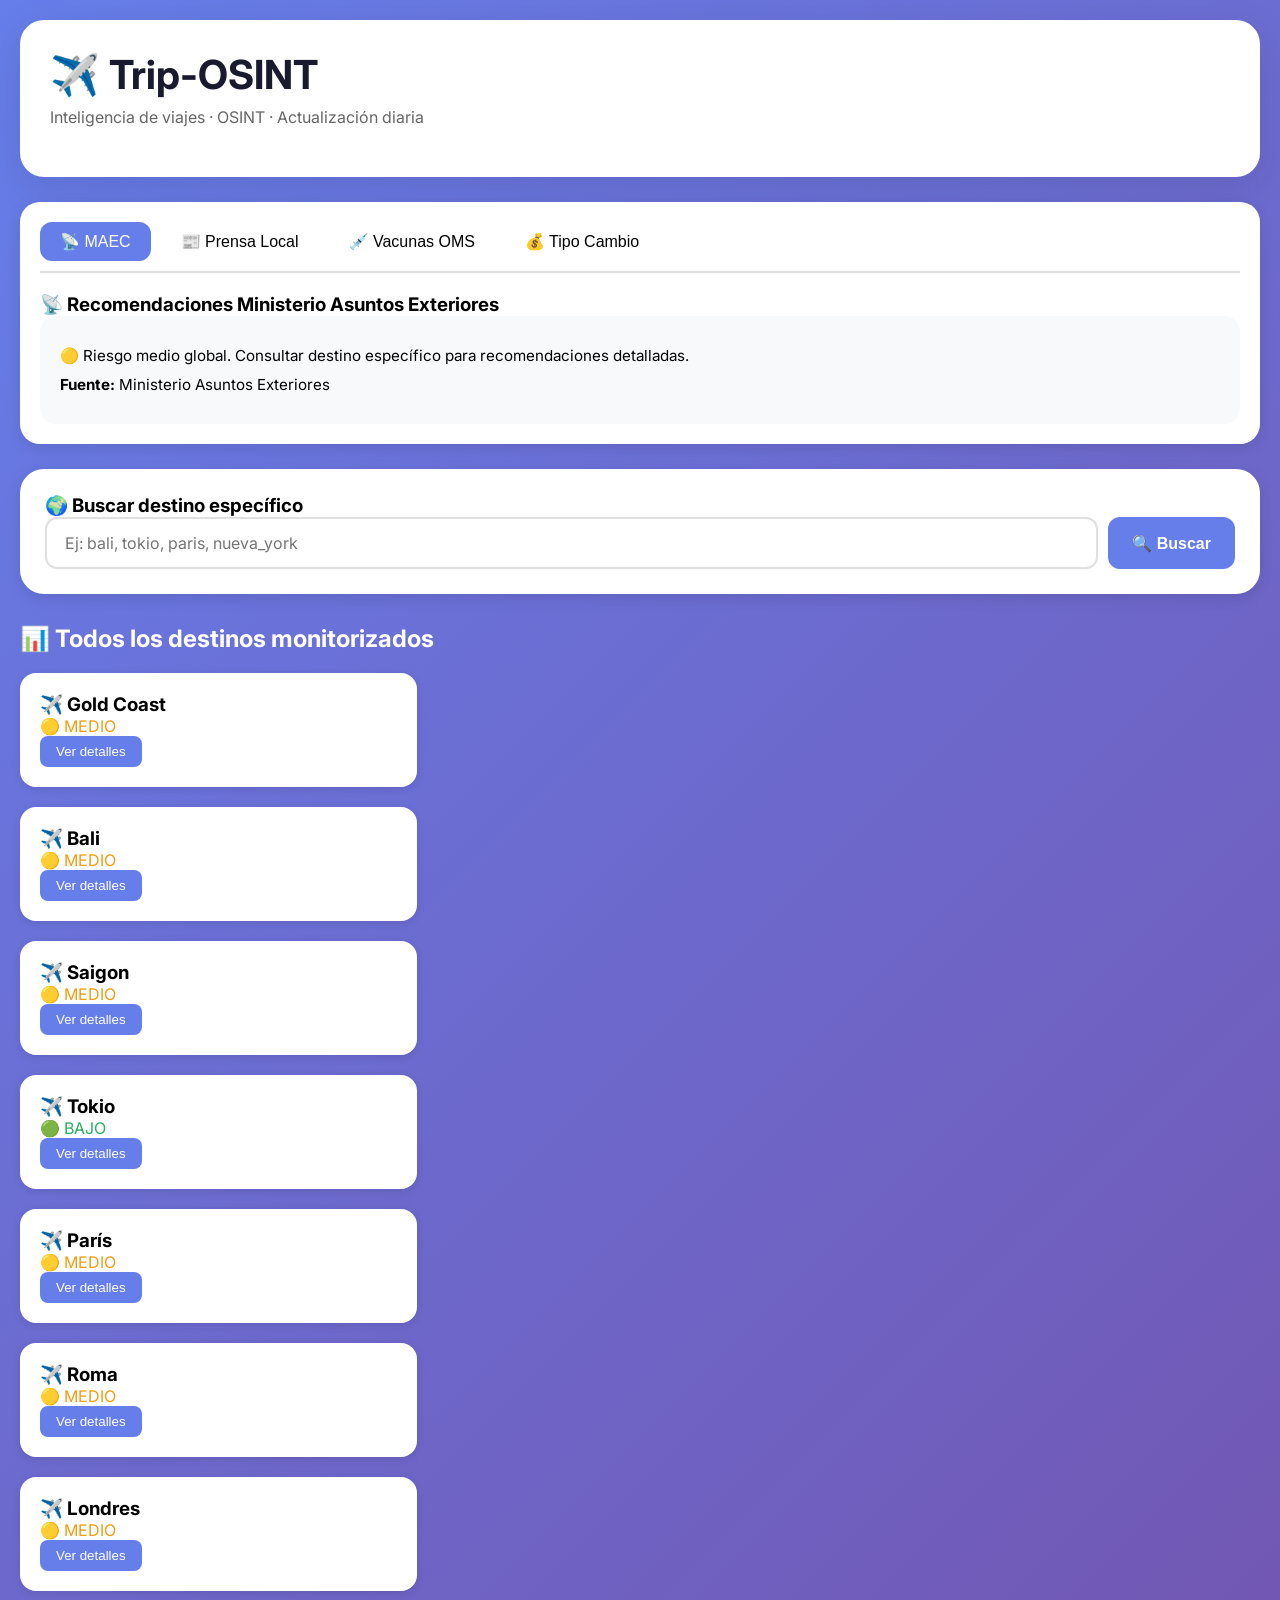
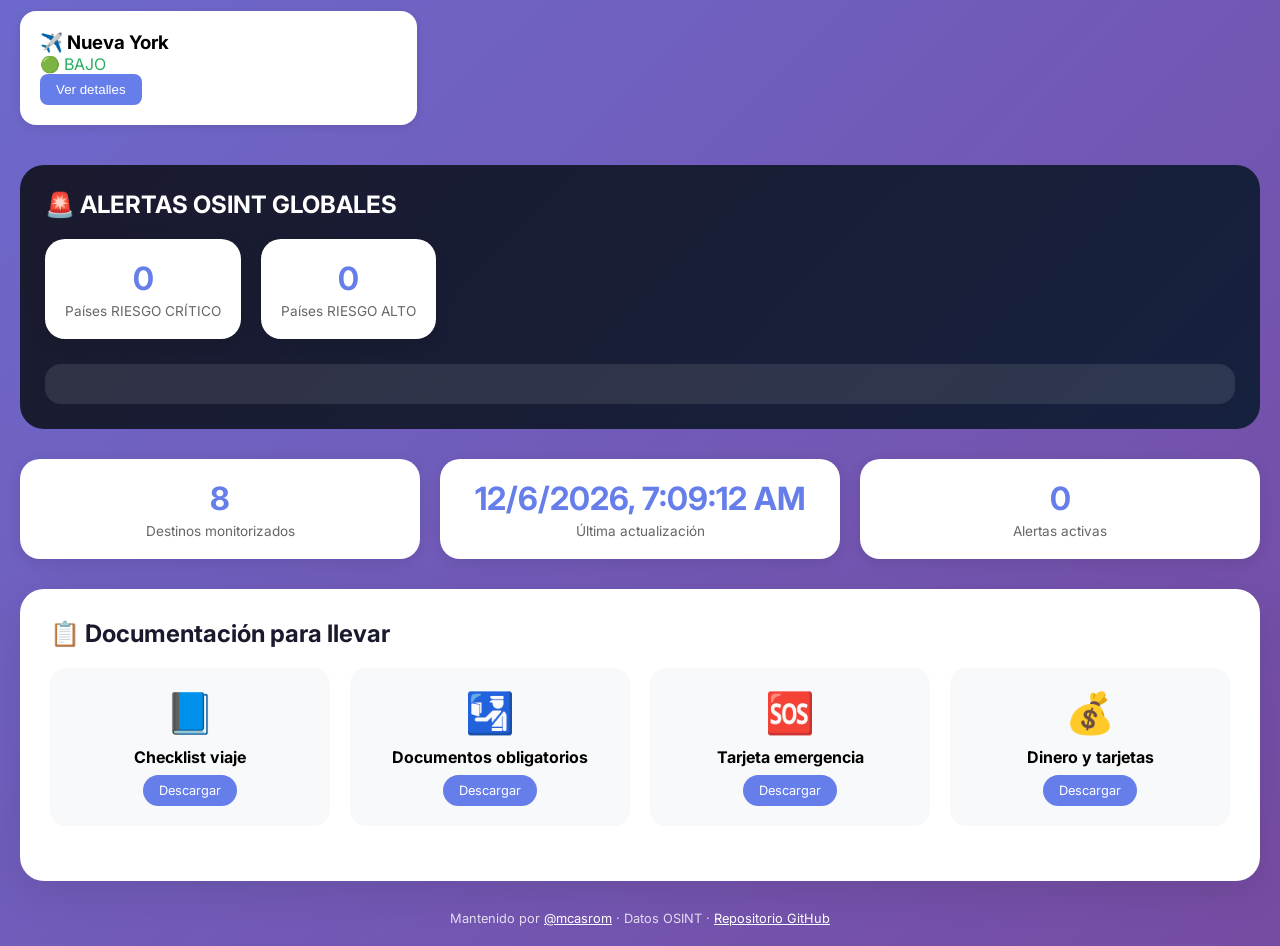
==== docs/index.html @ 3dd3c501 "OSINT real - Alertas de viaje desde fuentes oficiales" ====
<!DOCTYPE html>
<html lang="es">
<head>
    <meta charset="UTF-8">
    <meta name="viewport" content="width=device-width, initial-scale=1.0">
    <title>Trip-OSINT - Seguridad e Inteligencia para Viajes</title>
    <link rel="stylesheet" href="css/style.css">
    <link href="https://fonts.googleapis.com/css2?family=Inter:wght@400;500;600;700&display=swap" rel="stylesheet">
</head>
<body>
    <div class="container">
        <!-- HEADER -->
        <div class="header">
            <h1>✈️ Trip-OSINT</h1>
            <p class="tagline">Inteligencia de viajes · OSINT · Actualización diaria</p>
        </div>

        <!-- TABS FUNCIONALES -->
        <div class="tabs-container">
            <div class="tabs">
                <button class="tab-btn active" data-tab="maec">📡 MAEC</button>
                <button class="tab-btn" data-tab="prensa">📰 Prensa Local</button>
                <button class="tab-btn" data-tab="vacunas">💉 Vacunas OMS</button>
                <button class="tab-btn" data-tab="cambio">💰 Tipo Cambio</button>
            </div>
            
            <div class="tab-content active" id="tab-maec">
                <h3>📡 Recomendaciones Ministerio Asuntos Exteriores</h3>
                <div id="maec-info" class="info-box">
                    <p>Cargando datos oficiales...</p>
                </div>
            </div>
            
            <div class="tab-content" id="tab-prensa">
                <h3>📰 Últimas noticias prensa local</h3>
                <div id="prensa-info" class="info-box">
                    <p>Cargando noticias...</p>
                </div>
            </div>
            
            <div class="tab-content" id="tab-vacunas">
                <h3>💉 Recomendaciones de vacunación OMS</h3>
                <div id="vacunas-info" class="info-box">
                    <p>Cargando requisitos sanitarios...</p>
                </div>
            </div>
            
            <div class="tab-content" id="tab-cambio">
                <h3>💰 Tipo de cambio actualizado</h3>
                <div id="cambio-info" class="info-box">
                    <p>Cargando tasas de cambio...</p>
                </div>
            </div>
        </div>

        <!-- BUSCADOR -->
        <div class="selector-container">
            <h3>🌍 Buscar destino específico</h3>
            <div class="selector-input-group">
                <input type="text" id="buscador-destino" placeholder="Ej: bali, tokio, paris, nueva_york" list="lista-destinos">
                <datalist id="lista-destinos">
                    <option>gold_coast</option>
                    <option>bali</option>
                    <option>saigon</option>
                    <option>tokio</option>
                    <option>paris</option>
                    <option>roma</option>
                    <option>londres</option>
                    <option>nueva_york</option>
                    <option>bangkok</option>
                    <option>cancun</option>
                    <option>dubai</option>
                </datalist>
                <button id="btn-buscar" class="btn-primary">🔍 Buscar</button>
            </div>
        </div>

        <div id="destino-seleccionado" class="destino-seleccionado" style="display:none;"></div>

        <!-- TODOS LOS DESTINOS -->
        <div class="section-header">
            <h2>📊 Todos los destinos monitorizados</h2>
        </div>
        <div id="destinos" class="destinos-grid"></div>

        <!-- KPIS GLOBALES -->
        <div class="alertas-globales">
        <h3>🚨 ALERTAS OSINT GLOBALES</h3>
        <div class="kpi-grid-alertas">
            <div class="kpi-card">
                <div class="kpi-value" id="alertas-criticas">0</div>
                <div class="kpi-label">Países RIESGO CRÍTICO</div>
            </div>
            <div class="kpi-card">
                <div class="kpi-value" id="alertas-altas">0</div>
                <div class="kpi-label">Países RIESGO ALTO</div>
            </div>
        </div>
        <div id="paises-alerta" class="paises-alerta"></div>
    </div>
    
    <div class="kpi-grid">
            <div class="kpi-card">
                <div class="kpi-value" id="total-destinos">0</div>
                <div class="kpi-label">Destinos monitorizados</div>
            </div>
            <div class="kpi-card">
                <div class="kpi-value" id="ultima-actualizacion">--</div>
                <div class="kpi-label">Última actualización</div>
            </div>
            <div class="kpi-card">
                <div class="kpi-value" id="alertas-activas">0</div>
                <div class="kpi-label">Alertas activas</div>
            </div>
        </div>

        <!-- DOCUMENTACIÓN -->
        <div class="documentacion">
            <h2>📋 Documentación para llevar</h2>
            <div class="docs-grid">
                <div class="doc-card">
                    <div class="doc-icon">📘</div>
                    <h3>Checklist viaje</h3>
                    <a href="docs-usuario/checklist_viaje_familiar.pdf.html" class="btn">Descargar</a>
                </div>
                <div class="doc-card">
                    <div class="doc-icon">🛂</div>
                    <h3>Documentos obligatorios</h3>
                    <a href="docs-usuario/documentos_obligatorios.pdf.html" class="btn">Descargar</a>
                </div>
                <div class="doc-card">
                    <div class="doc-icon">🆘</div>
                    <h3>Tarjeta emergencia</h3>
                    <a href="docs-usuario/tarjeta_emergencia.pdf.html" class="btn">Descargar</a>
                </div>
                <div class="doc-card">
                    <div class="doc-icon">💰</div>
                    <h3>Dinero y tarjetas</h3>
                    <a href="docs-usuario/dinero_tarjetas.pdf.html" class="btn">Descargar</a>
                </div>
            </div>
        </div>

        <div class="footer">
            <p>Mantenido por <a href="https://github.com/mcasrom">@mcasrom</a> · Datos OSINT · 
            <a href="https://github.com/mcasrom/trip-osint">Repositorio GitHub</a></p>
        </div>
    </div>
    <script src="js/dashboard.js"></script>
</body>
</html>
---- docs/css/style.css ----
* {
    margin: 0;
    padding: 0;
    box-sizing: border-box;
}

body {
    font-family: 'Inter', -apple-system, BlinkMacSystemFont, sans-serif;
    background: linear-gradient(135deg, #667eea 0%, #764ba2 100%);
    min-height: 100vh;
    padding: 20px;
}

.container {
    max-width: 1400px;
    margin: 0 auto;
}

/* HEADER */
.header {
    background: white;
    border-radius: 24px;
    padding: 30px;
    margin-bottom: 25px;
    box-shadow: 0 10px 40px rgba(0,0,0,0.1);
}

.header h1 {
    font-size: 2.5rem;
    color: #1a1a2e;
    margin-bottom: 8px;
}

.tagline {
    color: #666;
    font-size: 1rem;
    margin-bottom: 20px;
}

.badges {
    display: flex;
    gap: 10px;
    flex-wrap: wrap;
}

.badge {
    background: #f0f0f0;
    padding: 6px 14px;
    border-radius: 20px;
    font-size: 0.8rem;
    color: #333;
}

/* KPI GRID */
.kpi-grid {
    display: grid;
    grid-template-columns: repeat(auto-fit, minmax(200px, 1fr));
    gap: 20px;
    margin-bottom: 30px;
}

.kpi-card {
    background: white;
    border-radius: 20px;
    padding: 20px;
    text-align: center;
    box-shadow: 0 4px 15px rgba(0,0,0,0.1);
}

.kpi-value {
    font-size: 2rem;
    font-weight: 700;
    color: #667eea;
}

.kpi-label {
    font-size: 0.85rem;
    color: #666;
    margin-top: 5px;
}

/* DESTINOS GRID */
.destinos-grid {
    display: grid;
    grid-template-columns: repeat(auto-fill, minmax(350px, 1fr));
    gap: 25px;
    margin-bottom: 40px;
}

.destino-card {
    background: white;
    border-radius: 20px;
    padding: 20px;
    transition: transform 0.2s, box-shadow 0.2s;
    cursor: pointer;
    box-shadow: 0 4px 15px rgba(0,0,0,0.1);
}

.destino-card:hover {
    transform: translateY(-5px);
    box-shadow: 0 8px 25px rgba(0,0,0,0.15);
}

.destino-card h2 {
    color: #1a1a2e;
    border-left: 4px solid #667eea;
    padding-left: 15px;
    margin-bottom: 15px;
    font-size: 1.4rem;
}

.destino-card p {
    margin: 10px 0;
    font-size: 0.9rem;
}

.destino-card ul {
    margin: 10px 0 10px 20px;
}

.destino-card li {
    margin: 5px 0;
    font-size: 0.85rem;
}

.riesgo-alto { color: #e74c3c; font-weight: bold; }
.riesgo-medio { color: #f39c12; font-weight: bold; }
.riesgo-bajo { color: #27ae60; font-weight: bold; }

.destino-card small {
    display: block;
    margin-top: 15px;
    padding-top: 10px;
    border-top: 1px solid #eee;
    font-size: 0.7rem;
    color: #999;
}

/* DOCUMENTACION */
.documentacion {
    background: white;
    border-radius: 24px;
    padding: 30px;
    margin-top: 20px;
    box-shadow: 0 10px 40px rgba(0,0,0,0.1);
}

.documentacion h2 {
    margin-bottom: 20px;
    color: #1a1a2e;
}

.docs-grid {
    display: grid;
    grid-template-columns: repeat(auto-fit, minmax(220px, 1fr));
    gap: 20px;
    margin-bottom: 25px;
}

.doc-card {
    background: #f8f9fa;
    border-radius: 16px;
    padding: 20px;
    text-align: center;
    transition: all 0.2s;
}

.doc-card:hover {
    background: #e9ecef;
}

.doc-icon {
    font-size: 2.5rem;
    margin-bottom: 10px;
}

.doc-card h3 {
    font-size: 1rem;
    margin-bottom: 8px;
}

.doc-card p {
    font-size: 0.8rem;
    color: #666;
    margin-bottom: 15px;
}

.btn {
    display: inline-block;
    background: #667eea;
    color: white;
    padding: 8px 16px;
    border-radius: 20px;
    text-decoration: none;
    font-size: 0.8rem;
    transition: background 0.2s;
}

.btn:hover {
    background: #5a67d8;
}

.drive-link {
    background: #e8f0fe;
    padding: 15px;
    border-radius: 12px;
    text-align: center;
}

/* FOOTER */
.footer {
    text-align: center;
    margin-top: 30px;
    color: rgba(255,255,255,0.8);
    font-size: 0.8rem;
}

.footer a {
    color: white;
    text-decoration: underline;
}

.disclaimer {
    margin-top: 10px;
    font-size: 0.7rem;
}

.loading, .error {
    text-align: center;
    padding: 40px;
    background: white;
    border-radius: 20px;
    color: #666;
}

/* SELECTOR DE DESTINO */
.selector-container {
    background: white;
    border-radius: 24px;
    padding: 25px;
    margin-bottom: 30px;
    box-shadow: 0 4px 15px rgba(0,0,0,0.1);
}

.selector-container h2 {
    margin-bottom: 15px;
    color: #1a1a2e;
}

.selector-input-group {
    display: flex;
    gap: 10px;
    flex-wrap: wrap;
}

#buscador-destino {
    flex: 1;
    padding: 14px 18px;
    border: 2px solid #e0e0e0;
    border-radius: 12px;
    font-size: 1rem;
    font-family: inherit;
    transition: border-color 0.2s;
}

#buscador-destino:focus {
    outline: none;
    border-color: #667eea;
}

.btn-primary {
    background: #667eea;
    color: white;
    border: none;
    padding: 14px 24px;
    border-radius: 12px;
    font-size: 1rem;
    font-weight: 600;
    cursor: pointer;
    transition: background 0.2s;
}

.btn-primary:hover {
    background: #5a67d8;
}

.selector-mensaje {
    margin-top: 10px;
    font-size: 0.85rem;
    color: #666;
}

/* DESTINO SELECCIONADO */
.destino-seleccionado {
    background: linear-gradient(135deg, #667eea 0%, #764ba2 100%);
    border-radius: 24px;
    padding: 25px;
    margin-bottom: 30px;
    color: white;
}

.destino-seleccionado h2 {
    font-size: 1.8rem;
    margin-bottom: 15px;
}

.destino-seleccionado .destino-card {
    background: rgba(255,255,255,0.15);
    backdrop-filter: blur(10px);
    border: 1px solid rgba(255,255,255,0.2);
}

.section-header {
    margin-bottom: 20px;
}

.section-header h2 {
    color: white;
    margin-bottom: 5px;
}

.section-header p {
    color: rgba(255,255,255,0.7);
}

.destino-seleccionado {
    display: none;
    margin-bottom: 30px;
}

.destino-seleccionado-inner {
    background: linear-gradient(135deg, #667eea 0%, #764ba2 100%);
    border-radius: 24px;
    padding: 25px;
    color: white;
}

.destino-seleccionado-inner .destino-card {
    background: rgba(255,255,255,0.15);
    backdrop-filter: blur(10px);
    border: 1px solid rgba(255,255,255,0.2);
    color: white;
}

.destino-seleccionado-inner h2 {
    margin-bottom: 20px;
}

/* TABS */
.tabs-container {
    background: white;
    border-radius: 20px;
    padding: 20px;
    margin-bottom: 25px;
    box-shadow: 0 4px 15px rgba(0,0,0,0.1);
}

.tabs {
    display: flex;
    gap: 10px;
    flex-wrap: wrap;
    border-bottom: 2px solid #e0e0e0;
    margin-bottom: 20px;
    padding-bottom: 10px;
}

.tab-btn {
    background: none;
    border: none;
    padding: 10px 20px;
    font-size: 1rem;
    cursor: pointer;
    border-radius: 12px;
    transition: all 0.2s;
    font-weight: 500;
}

.tab-btn:hover {
    background: #f0f0f0;
}

.tab-btn.active {
    background: #667eea;
    color: white;
}

.tab-content {
    display: none;
    animation: fadeIn 0.3s;
}

.tab-content.active {
    display: block;
}

@keyframes fadeIn {
    from { opacity: 0; }
    to { opacity: 1; }
}

.info-box {
    background: #f8f9fa;
    border-radius: 16px;
    padding: 20px;
    font-size: 0.95rem;
}

.info-box p {
    margin: 10px 0;
}

/* Alertas OSINT */
.alertas-globales {
    background: linear-gradient(135deg, #1a1a2e 0%, #16213e 100%);
    border-radius: 24px;
    padding: 25px;
    margin-bottom: 30px;
    color: white;
}

.alertas-globales h3 {
    margin-bottom: 20px;
    font-size: 1.5rem;
}

.kpi-grid-alertas {
    display: flex;
    gap: 20px;
    margin-bottom: 25px;
}

.paises-alerta {
    background: rgba(255,255,255,0.1);
    border-radius: 16px;
    padding: 20px;
}

.paises-alerta h4 {
    margin: 15px 0 10px 0;
    color: #ff6b6b;
}

.paises-alerta ul {
    margin: 0 0 15px 20px;
}

.paises-alerta li {
    margin: 5px 0;
}
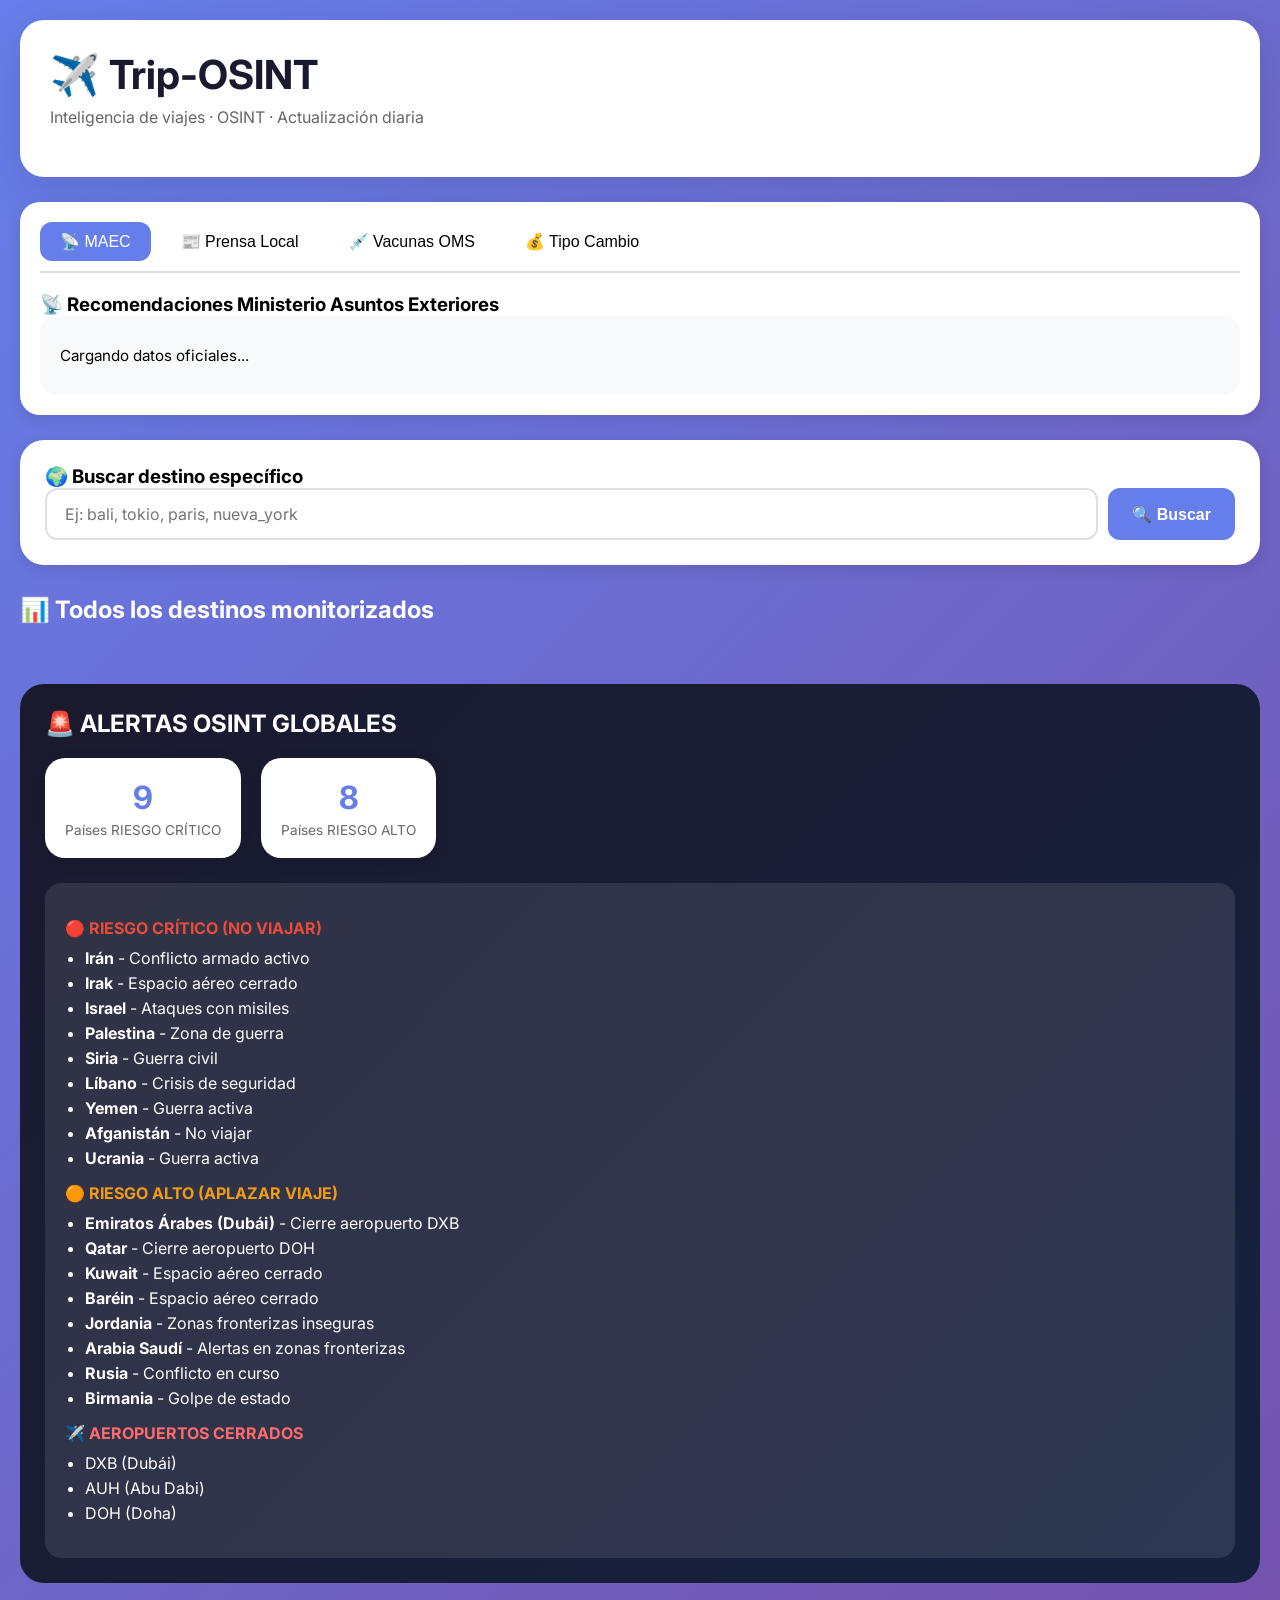
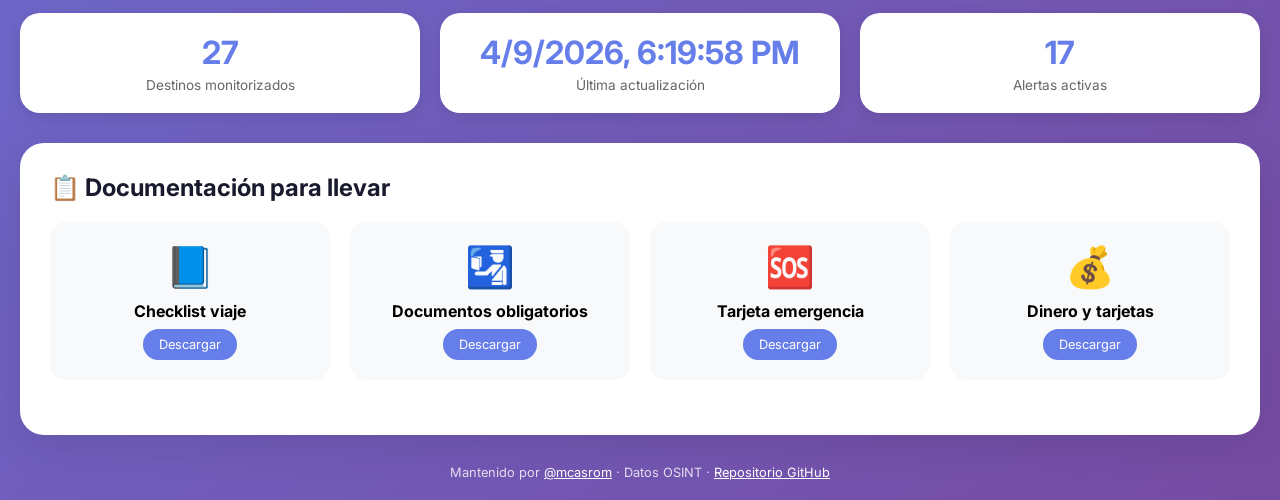
==== commit a5f729ab: "Integracion alertas reales - contadores dinámicos desde scraper OSINT" ====
--- a/docs/index.html
+++ b/docs/index.html
@@ -96,7 +96,7 @@
                 <div class="kpi-label">Países RIESGO ALTO</div>
             </div>
         </div>
-        <div id="paises-alerta" class="paises-alerta"></div>
+        <div id="paises-alerta-lista" class="paises-alerta"></div>
     </div>
     
     <div class="kpi-grid">
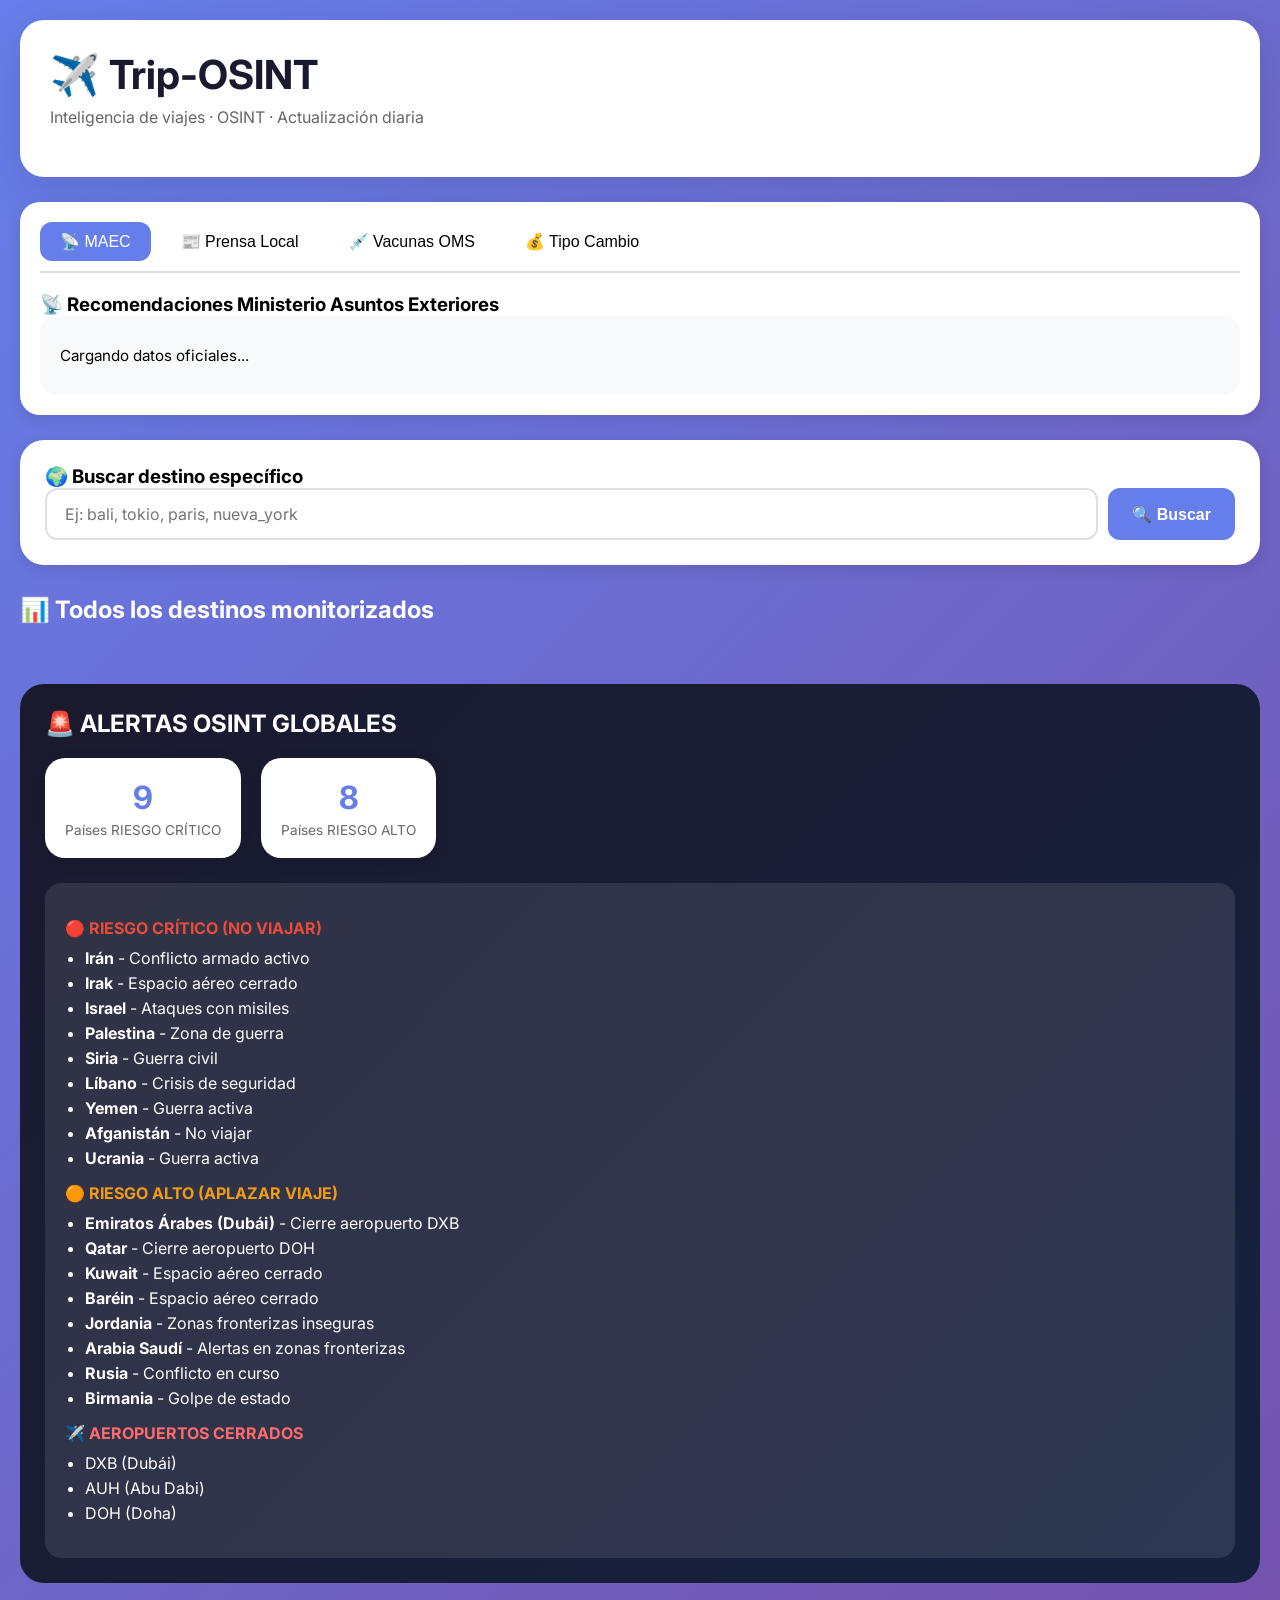
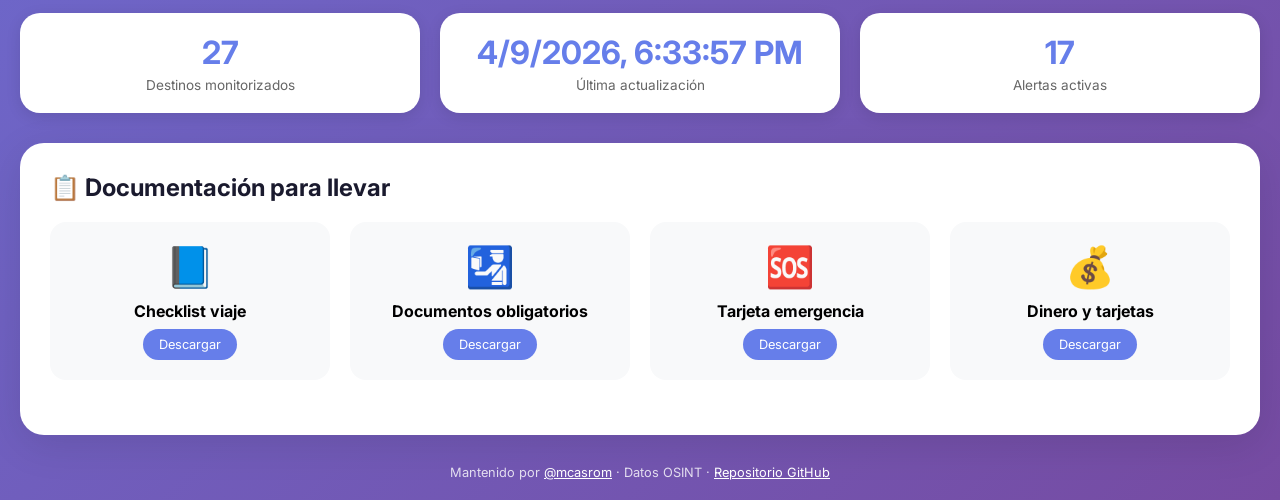
==== commit 06e90d8d: "Potencia: enlaces prensa (2 diarios), vacunas OMS, MAEC, teléfonos embajada" ====
--- a/docs/index.html
+++ b/docs/index.html
@@ -146,6 +146,7 @@
             <a href="https://github.com/mcasrom/trip-osint">Repositorio GitHub</a></p>
         </div>
     </div>
+    <script src="js/recursos.js"></script>
     <script src="js/dashboard.js"></script>
 </body>
 </html>
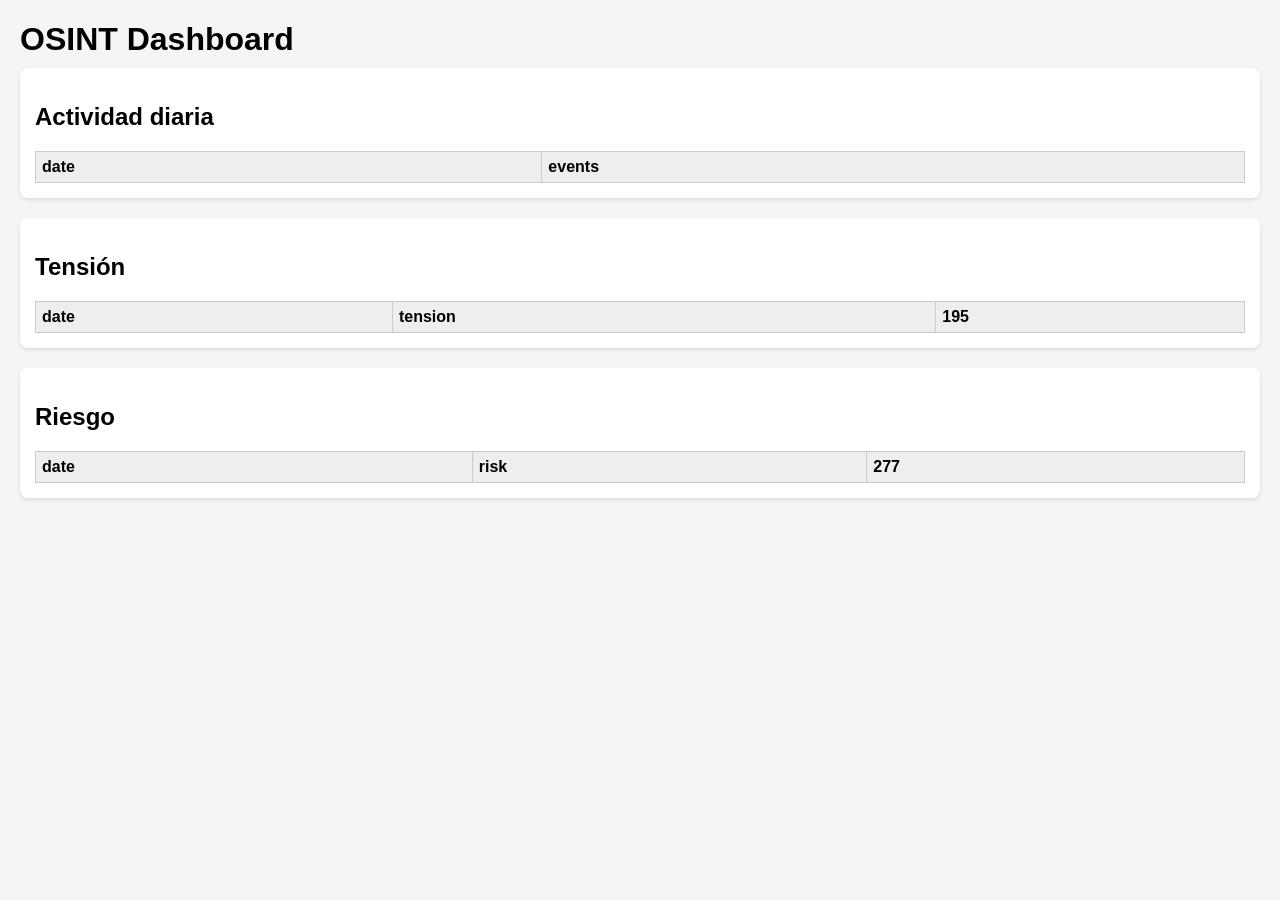
==== commit 50488337: "Actualizar dashboard en docs/" ====
--- a/docs/index.html
+++ b/docs/index.html
@@ -1,152 +1,88 @@
 <!DOCTYPE html>
-<html lang="es">
+<html>
 <head>
-    <meta charset="UTF-8">
-    <meta name="viewport" content="width=device-width, initial-scale=1.0">
-    <title>Trip-OSINT - Seguridad e Inteligencia para Viajes</title>
-    <link rel="stylesheet" href="css/style.css">
-    <link href="https://fonts.googleapis.com/css2?family=Inter:wght@400;500;600;700&display=swap" rel="stylesheet">
+<meta charset="UTF-8">
+<title>OSINT Dashboard</title>
+<style>
+body { font-family: Arial, sans-serif; margin: 20px; background: #f5f5f5; }
+h1 { margin-bottom: 10px; }
+.card {
+  background: white;
+  padding: 15px;
+  margin-bottom: 20px;
+  border-radius: 8px;
+  box-shadow: 0 2px 4px rgba(0,0,0,0.1);
+}
+table {
+  width: 100%;
+  border-collapse: collapse;
+  margin-top: 10px;
+}
+th, td {
+  border: 1px solid #ccc;
+  padding: 6px;
+  text-align: left;
+}
+th {
+  background: #eee;
+}
+</style>
 </head>
 <body>
-    <div class="container">
-        <!-- HEADER -->
-        <div class="header">
-            <h1>✈️ Trip-OSINT</h1>
-            <p class="tagline">Inteligencia de viajes · OSINT · Actualización diaria</p>
-        </div>
 
-        <!-- TABS FUNCIONALES -->
-        <div class="tabs-container">
-            <div class="tabs">
-                <button class="tab-btn active" data-tab="maec">📡 MAEC</button>
-                <button class="tab-btn" data-tab="prensa">📰 Prensa Local</button>
-                <button class="tab-btn" data-tab="vacunas">💉 Vacunas OMS</button>
-                <button class="tab-btn" data-tab="cambio">💰 Tipo Cambio</button>
-            </div>
-            
-            <div class="tab-content active" id="tab-maec">
-                <h3>📡 Recomendaciones Ministerio Asuntos Exteriores</h3>
-                <div id="maec-info" class="info-box">
-                    <p>Cargando datos oficiales...</p>
-                </div>
-            </div>
-            
-            <div class="tab-content" id="tab-prensa">
-                <h3>📰 Últimas noticias prensa local</h3>
-                <div id="prensa-info" class="info-box">
-                    <p>Cargando noticias...</p>
-                </div>
-            </div>
-            
-            <div class="tab-content" id="tab-vacunas">
-                <h3>💉 Recomendaciones de vacunación OMS</h3>
-                <div id="vacunas-info" class="info-box">
-                    <p>Cargando requisitos sanitarios...</p>
-                </div>
-            </div>
-            
-            <div class="tab-content" id="tab-cambio">
-                <h3>💰 Tipo de cambio actualizado</h3>
-                <div id="cambio-info" class="info-box">
-                    <p>Cargando tasas de cambio...</p>
-                </div>
-            </div>
-        </div>
+<h1>OSINT Dashboard</h1>
 
-        <!-- BUSCADOR -->
-        <div class="selector-container">
-            <h3>🌍 Buscar destino específico</h3>
-            <div class="selector-input-group">
-                <input type="text" id="buscador-destino" placeholder="Ej: bali, tokio, paris, nueva_york" list="lista-destinos">
-                <datalist id="lista-destinos">
-                    <option>gold_coast</option>
-                    <option>bali</option>
-                    <option>saigon</option>
-                    <option>tokio</option>
-                    <option>paris</option>
-                    <option>roma</option>
-                    <option>londres</option>
-                    <option>nueva_york</option>
-                    <option>bangkok</option>
-                    <option>cancun</option>
-                    <option>dubai</option>
-                </datalist>
-                <button id="btn-buscar" class="btn-primary">🔍 Buscar</button>
-            </div>
-        </div>
+<div class="card">
+  <h2>Actividad diaria</h2>
+  <table id="tbl_activity"></table>
+</div>
 
-        <div id="destino-seleccionado" class="destino-seleccionado" style="display:none;"></div>
+<div class="card">
+  <h2>Tensión</h2>
+  <table id="tbl_tension"></table>
+</div>
 
-        <!-- TODOS LOS DESTINOS -->
-        <div class="section-header">
-            <h2>📊 Todos los destinos monitorizados</h2>
-        </div>
-        <div id="destinos" class="destinos-grid"></div>
+<div class="card">
+  <h2>Riesgo</h2>
+  <table id="tbl_risk"></table>
+</div>
 
-        <!-- KPIS GLOBALES -->
-        <div class="alertas-globales">
-        <h3>🚨 ALERTAS OSINT GLOBALES</h3>
-        <div class="kpi-grid-alertas">
-            <div class="kpi-card">
-                <div class="kpi-value" id="alertas-criticas">0</div>
-                <div class="kpi-label">Países RIESGO CRÍTICO</div>
-            </div>
-            <div class="kpi-card">
-                <div class="kpi-value" id="alertas-altas">0</div>
-                <div class="kpi-label">Países RIESGO ALTO</div>
-            </div>
-        </div>
-        <div id="paises-alerta-lista" class="paises-alerta"></div>
-    </div>
-    
-    <div class="kpi-grid">
-            <div class="kpi-card">
-                <div class="kpi-value" id="total-destinos">0</div>
-                <div class="kpi-label">Destinos monitorizados</div>
-            </div>
-            <div class="kpi-card">
-                <div class="kpi-value" id="ultima-actualizacion">--</div>
-                <div class="kpi-label">Última actualización</div>
-            </div>
-            <div class="kpi-card">
-                <div class="kpi-value" id="alertas-activas">0</div>
-                <div class="kpi-label">Alertas activas</div>
-            </div>
-        </div>
+<script>
+async function loadCSV(path) {
+  const res = await fetch(path);
+  const text = await res.text();
+  const lines = text.trim().split("\\n");
+  const headers = lines[0].split(",");
+  const rows = lines.slice(1).map(l => l.split(","));
+  return { headers, rows };
+}
 
-        <!-- DOCUMENTACIÓN -->
-        <div class="documentacion">
-            <h2>📋 Documentación para llevar</h2>
-            <div class="docs-grid">
-                <div class="doc-card">
-                    <div class="doc-icon">📘</div>
-                    <h3>Checklist viaje</h3>
-                    <a href="docs-usuario/checklist_viaje_familiar.pdf.html" class="btn">Descargar</a>
-                </div>
-                <div class="doc-card">
-                    <div class="doc-icon">🛂</div>
-                    <h3>Documentos obligatorios</h3>
-                    <a href="docs-usuario/documentos_obligatorios.pdf.html" class="btn">Descargar</a>
-                </div>
-                <div class="doc-card">
-                    <div class="doc-icon">🆘</div>
-                    <h3>Tarjeta emergencia</h3>
-                    <a href="docs-usuario/tarjeta_emergencia.pdf.html" class="btn">Descargar</a>
-                </div>
-                <div class="doc-card">
-                    <div class="doc-icon">💰</div>
-                    <h3>Dinero y tarjetas</h3>
-                    <a href="docs-usuario/dinero_tarjetas.pdf.html" class="btn">Descargar</a>
-                </div>
-            </div>
-        </div>
+function renderTable(elementId, data) {
+  const tbl = document.getElementById(elementId);
+  let html = "<tr>";
+  data.headers.forEach(h => html += `<th>${h}</th>`);
+  html += "</tr>";
+  data.rows.forEach(r => {
+    html += "<tr>";
+    r.forEach(c => html += `<td>${c}</td>`);
+    html += "</tr>";
+  });
+  tbl.innerHTML = html;
+}
 
-        <div class="footer">
-            <p>Mantenido por <a href="https://github.com/mcasrom">@mcasrom</a> · Datos OSINT · 
-            <a href="https://github.com/mcasrom/trip-osint">Repositorio GitHub</a></p>
-        </div>
-    </div>
-    <script src="js/recursos.js"></script>
-    <script src="js/dashboard.js"></script>
+async function main() {
+  const activity = await loadCSV("../data/kpis/kpi_activity.csv");
+  renderTable("tbl_activity", activity);
+
+  const tension = await loadCSV("../data/kpis/kpi_tension.csv");
+  renderTable("tbl_tension", tension);
+
+  const risk = await loadCSV("../data/kpis/kpi_risk.csv");
+  renderTable("tbl_risk", risk);
+}
+
+main();
+</script>
+
 </body>
 </html>
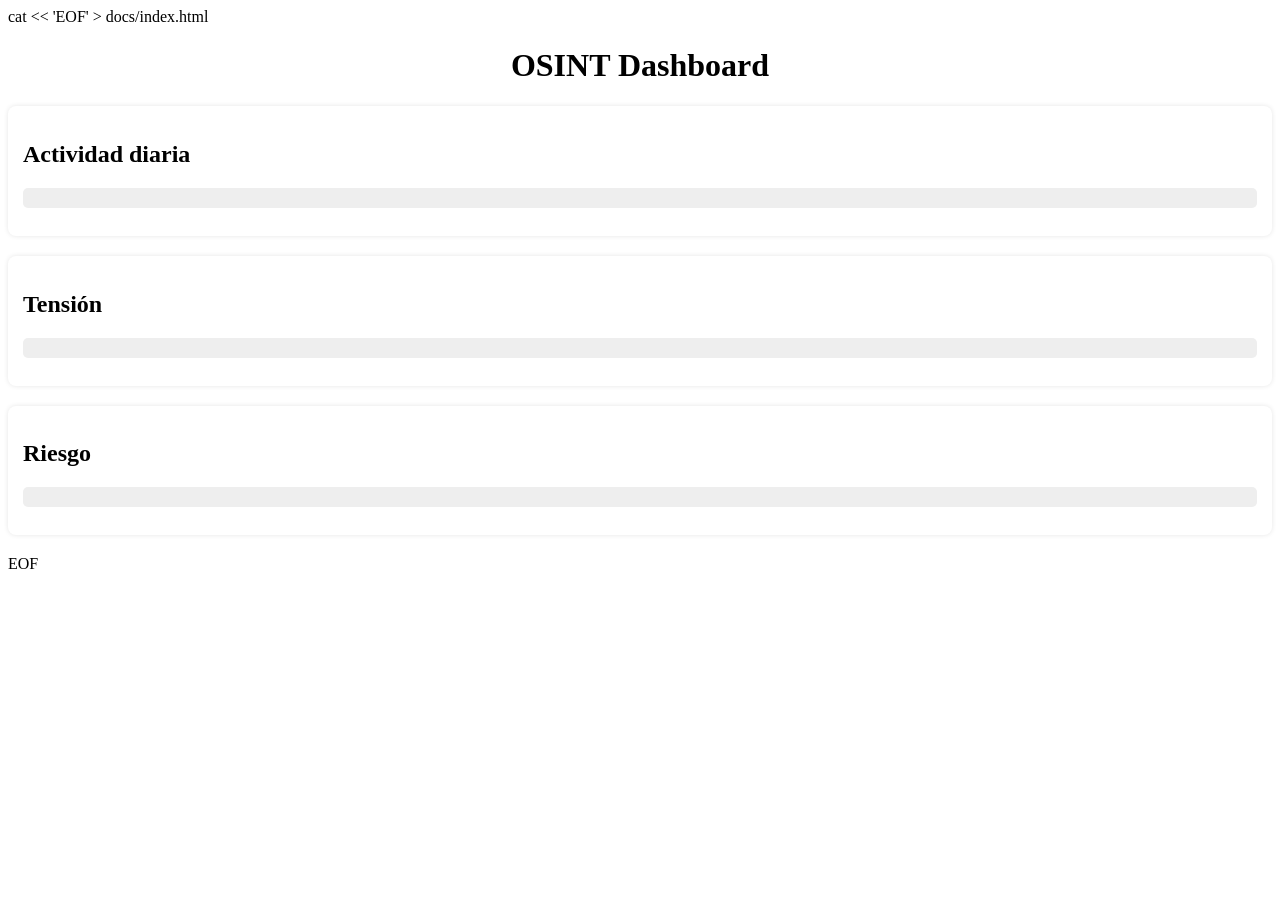
==== commit 47d09db3: "Dashboard OSINT reconstruido desde cero" ====
--- a/docs/index.html
+++ b/docs/index.html
@@ -1,88 +1,31 @@
+cat << 'EOF' > docs/index.html
 <!DOCTYPE html>
-<html>
+<html lang="es">
 <head>
-<meta charset="UTF-8">
-<title>OSINT Dashboard</title>
-<style>
-body { font-family: Arial, sans-serif; margin: 20px; background: #f5f5f5; }
-h1 { margin-bottom: 10px; }
-.card {
-  background: white;
-  padding: 15px;
-  margin-bottom: 20px;
-  border-radius: 8px;
-  box-shadow: 0 2px 4px rgba(0,0,0,0.1);
-}
-table {
-  width: 100%;
-  border-collapse: collapse;
-  margin-top: 10px;
-}
-th, td {
-  border: 1px solid #ccc;
-  padding: 6px;
-  text-align: left;
-}
-th {
-  background: #eee;
-}
-</style>
+    <meta charset="UTF-8">
+    <title>OSINT Dashboard</title>
+    <link rel="stylesheet" href="css/style.css">
 </head>
 <body>
 
 <h1>OSINT Dashboard</h1>
 
-<div class="card">
-  <h2>Actividad diaria</h2>
-  <table id="tbl_activity"></table>
+<div class="panel">
+    <h2>Actividad diaria</h2>
+    <pre id="actividad"></pre>
 </div>
 
-<div class="card">
-  <h2>Tensión</h2>
-  <table id="tbl_tension"></table>
+<div class="panel">
+    <h2>Tensión</h2>
+    <pre id="tension"></pre>
 </div>
 
-<div class="card">
-  <h2>Riesgo</h2>
-  <table id="tbl_risk"></table>
+<div class="panel">
+    <h2>Riesgo</h2>
+    <pre id="riesgo"></pre>
 </div>
 
-<script>
-async function loadCSV(path) {
-  const res = await fetch(path);
-  const text = await res.text();
-  const lines = text.trim().split("\\n");
-  const headers = lines[0].split(",");
-  const rows = lines.slice(1).map(l => l.split(","));
-  return { headers, rows };
-}
-
-function renderTable(elementId, data) {
-  const tbl = document.getElementById(elementId);
-  let html = "<tr>";
-  data.headers.forEach(h => html += `<th>${h}</th>`);
-  html += "</tr>";
-  data.rows.forEach(r => {
-    html += "<tr>";
-    r.forEach(c => html += `<td>${c}</td>`);
-    html += "</tr>";
-  });
-  tbl.innerHTML = html;
-}
-
-async function main() {
-  const activity = await loadCSV("../data/kpis/kpi_activity.csv");
-  renderTable("tbl_activity", activity);
-
-  const tension = await loadCSV("../data/kpis/kpi_tension.csv");
-  renderTable("tbl_tension", tension);
-
-  const risk = await loadCSV("../data/kpis/kpi_risk.csv");
-  renderTable("tbl_risk", risk);
-}
-
-main();
-</script>
-
+<script src="js/dashboard.js"></script>
 </body>
 </html>
+EOF
--- a/docs/css/style.css
+++ b/docs/css/style.css
@@ -0,0 +1,26 @@
+cat << 'EOF' > docs/css/style.css
+body {
+    font-family: Arial, sans-serif;
+    margin: 20px;
+    background: #f5f5f5;
+}
+
+h1 {
+    text-align: center;
+}
+
+.panel {
+    background: white;
+    padding: 15px;
+    margin-bottom: 20px;
+    border-radius: 8px;
+    box-shadow: 0 0 5px rgba(0,0,0,0.1);
+}
+
+pre {
+    background: #eee;
+    padding: 10px;
+    border-radius: 5px;
+    overflow-x: auto;
+}
+EOF
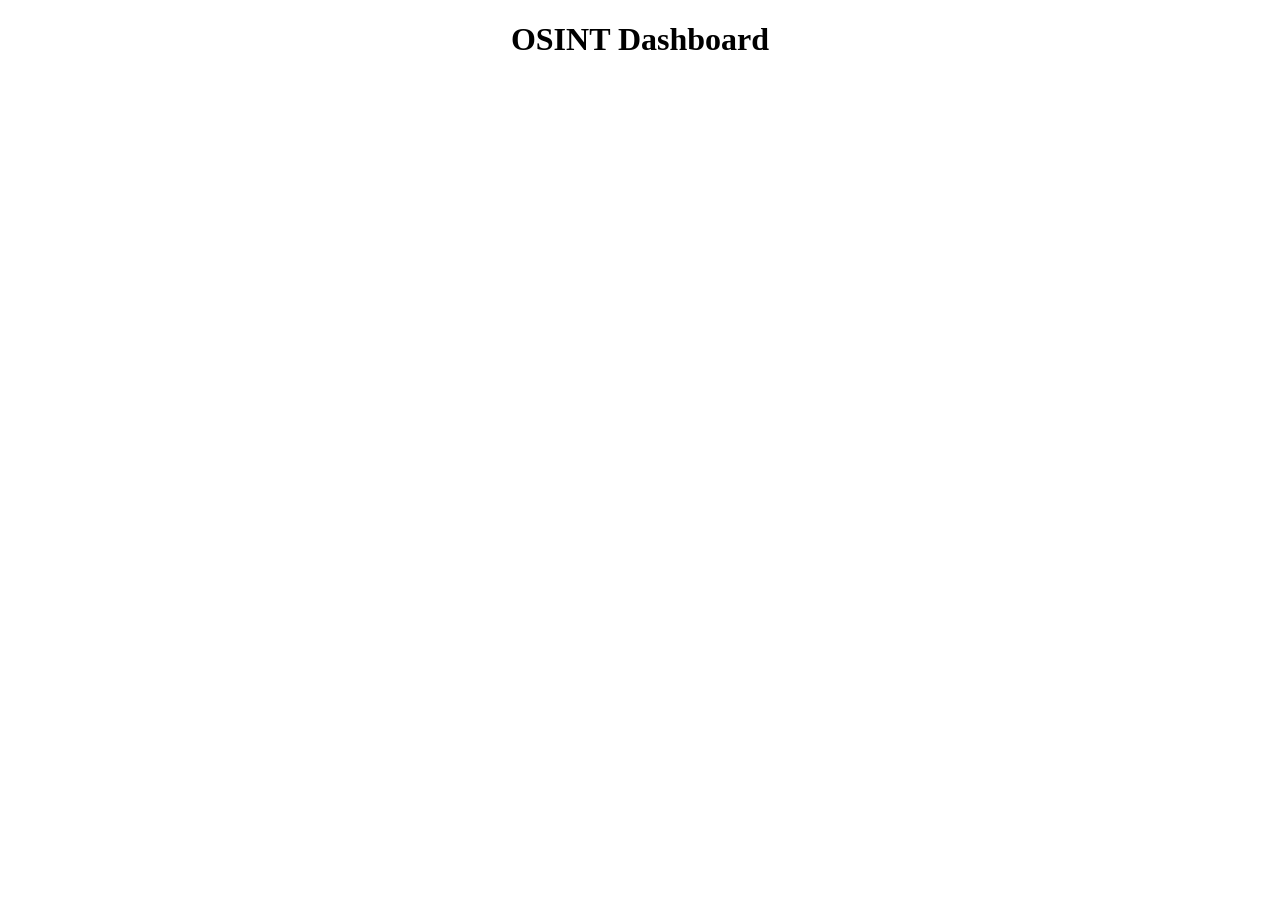
==== commit dddd8ed5: "Restaurar index.html funcional con carga de JS" ====
--- a/docs/index.html
+++ b/docs/index.html
@@ -1,4 +1,3 @@
-cat << 'EOF' > docs/index.html
 <!DOCTYPE html>
 <html lang="es">
 <head>
@@ -10,22 +9,13 @@
 
 <h1>OSINT Dashboard</h1>
 
-<div class="panel">
-    <h2>Actividad diaria</h2>
-    <pre id="actividad"></pre>
-</div>
+<div id="actividad"></div>
+<div id="tension"></div>
+<div id="riesgo"></div>
 
-<div class="panel">
-    <h2>Tensión</h2>
-    <pre id="tension"></pre>
-</div>
+<script src="js/alertas.js"></script>
+<script src="js/recursos.js"></script>
+<script src="js/dashboard.js"></script>
 
-<div class="panel">
-    <h2>Riesgo</h2>
-    <pre id="riesgo"></pre>
-</div>
-
-<script src="js/dashboard.js"></script>
 </body>
 </html>
-EOF
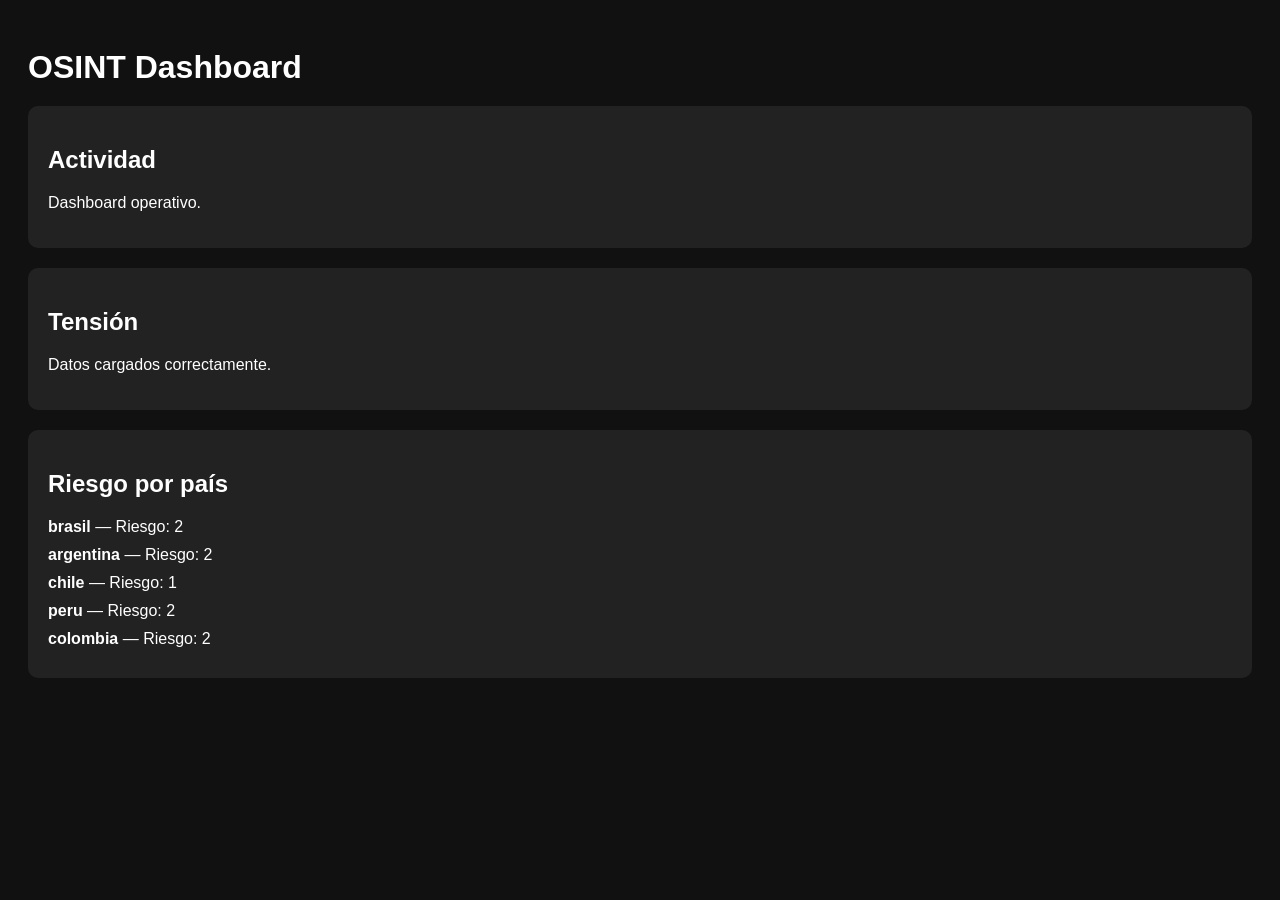
==== commit d6708a47: "Dashboard OSINT funcional minimal" ====
--- a/docs/index.html
+++ b/docs/index.html
@@ -3,18 +3,22 @@
 <head>
     <meta charset="UTF-8">
     <title>OSINT Dashboard</title>
-    <link rel="stylesheet" href="css/style.css">
+    <style>
+        body { background:#111; color:white; font-family:Arial; padding:20px; }
+        h1 { margin-bottom:20px; }
+        .card { background:#222; padding:20px; margin-bottom:20px; border-radius:10px; }
+        .pais { margin-bottom:10px; }
+    </style>
 </head>
 <body>
 
 <h1>OSINT Dashboard</h1>
 
-<div id="actividad"></div>
-<div id="tension"></div>
-<div id="riesgo"></div>
+<div id="actividad" class="card"></div>
+<div id="tension" class="card"></div>
+<div id="riesgo" class="card"></div>
 
-<script src="js/alertas.js"></script>
-<script src="js/recursos.js"></script>
+<script src="js/paises.js"></script>
 <script src="js/dashboard.js"></script>
 
 </body>
